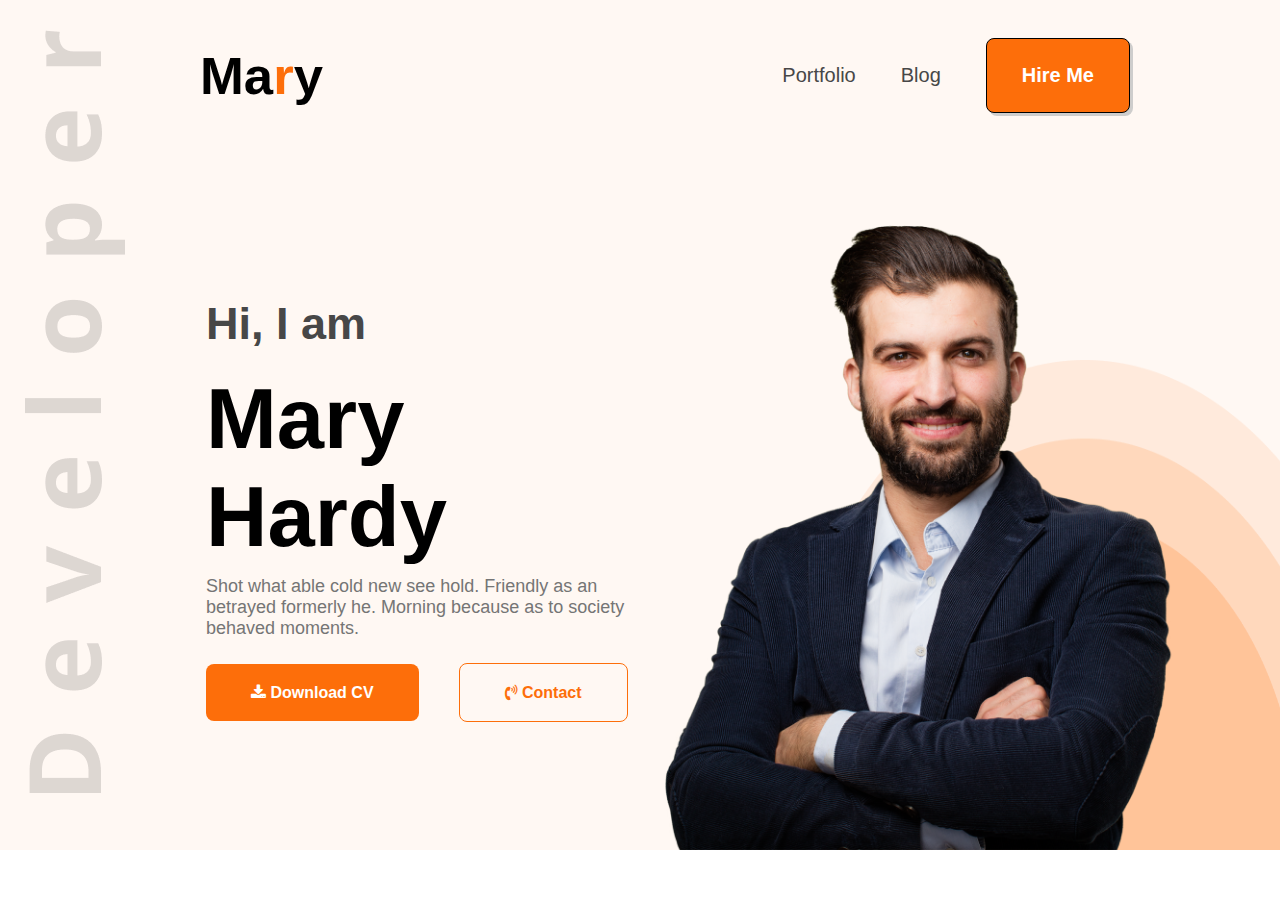
==== 6th day/index.html @ 5518815b "upadate" ====
<!DOCTYPE html>

<html>
    <head>
        <meta charset="utf-8">
        <meta http-equiv="X-UA-Compatible" content="IE=edge">
        <title></title>
        <meta name="description" content="">
        <meta name="viewport" content="width=device-width, initial-scale=1">
        <link rel="stylesheet" href="./style.css">
        <link rel="stylesheet" href="https://cdnjs.cloudflare.com/ajax/libs/font-awesome/4.7.0/css/font-awesome.min.css">

    </head>
    <body>
        <div class="home">
            <div class="navber">
                <div class="logo">
                    <h3>Ma<span>r</span>y</h3>
                </div>
                <div class="nav_contain">
                    <li><a href="">Portfolio</a></li>
                    <li><a href="">Blog</a></li>
                    <li><a href="">hire Me</a></li>
                </div>
            </div>

            <div class="home_contain">
                <div class="devimg">
                    <img src="./asset/images/developer.png" alt="">
                </div>

                <div class="mainInfo">
                    <h3>Hi, I  am</h3>
                    <h1>Mary Hardy</h1>
                    <p>
                        Shot what able cold new see hold.
                        Friendly as an betrayed formerly he.
                         Morning because as to society behaved moments.
                    </p>
                    <div class="bntclass">
                        <div class="downloadcv">
                            <a href="">
                                <i class="fa fa-download"></i>
                                Download CV
                            </a>

                        </div>
                        <div class="contact">
                            <a href="">
                                <i class="fa fa-volume-control-phone"></i>
                                Contact
                            </a>

                        </div>
                    </div>

                </div>


                <div class="myimage">
                    <img src="./asset/images/header_bg.png" class="img1" alt="">
                    <div class="myphoto">
                        <img src="./asset/images/hardy.png" class="img2" alt="">

                    </div>
                    
                </div>

            </div>

        </div>

        <script src="" async defer></script>
    </body>
</html>
---- 6th day/style.css ----
*{
    margin: 0;
    font-family: 'Open Sans', sans-serif;
    padding: 0;
}
.home{
    background-color: #FFF8F3;  
}
.navber{
    display: flex;
    justify-content: space-between;
    align-items: center;
    height: 150px;
}
.logo{
    font-size: 45px;
    margin-left: 200px;
    font-weight: 800;
}
.logo span{
    color: #FD6E0A;
}
.nav_contain{
    list-style: none;
    font-size: 20px;
    display: flex;
    align-items: center;
    margin-right: 150px;
    gap: 45px;
}
.nav_contain a{
    text-decoration: none;
    color: #474747;
}
.nav_contain li:nth-child(3){
    text-transform: capitalize;
    font-weight: bold;
    padding: 25px 35px;
    background-color: #FD6E0A;
    border: 1px solid black;
    border-radius: 8px;
    box-shadow: 3px 3px #cecdcc;
   
}
.nav_contain li:nth-child(3) a{
    color: #ffff;
}
.devimg{
    margin-top: -120px;
    margin-left: 25px;
    
}
.home_contain{
    display: flex;
    height: 700px;
}
.mainInfo{
    flex: 2;  
    margin-left: 80px;
    display: flex;
    flex-direction: column;
    justify-content: center; 
}
.mainInfo h3{
    font-size: 45px;
    color: #474747;
    margin-bottom: 20px;

}
.mainInfo h1{
    font-size: 85px;
    margin-bottom: 10px;
}


.mainInfo p{
    font-size: 18px;
    color: #757575;
    margin-bottom: 45px;
}
.mainInfo .bntclass{
    display: flex;
    gap: 40px;


}
 .downloadcv a,.contact a{
    padding: 20px 45px;
    
    text-decoration: none;
   
    font-weight: bold;
    border-radius: 8px;

}
.downloadcv a{
    background-color: #FD6E0A;
    color: #ffff;
}
.contact a{
    color: #FD6E0A;
    border: 1px solid #FD6E0A;

}
.myimage{
    flex: 3;
    display: flex;
    align-items: flex-end;
    flex-direction: column;
    justify-content: end;
    position: relative;
    
}
.myimage .img1{
    width: 80%;
    height: 70%;
}
.myphoto {
    position: absolute;

}
.img2{
    height: 650px;
    margin-right: 100px;
    margin-bottom: -4px;
  
}
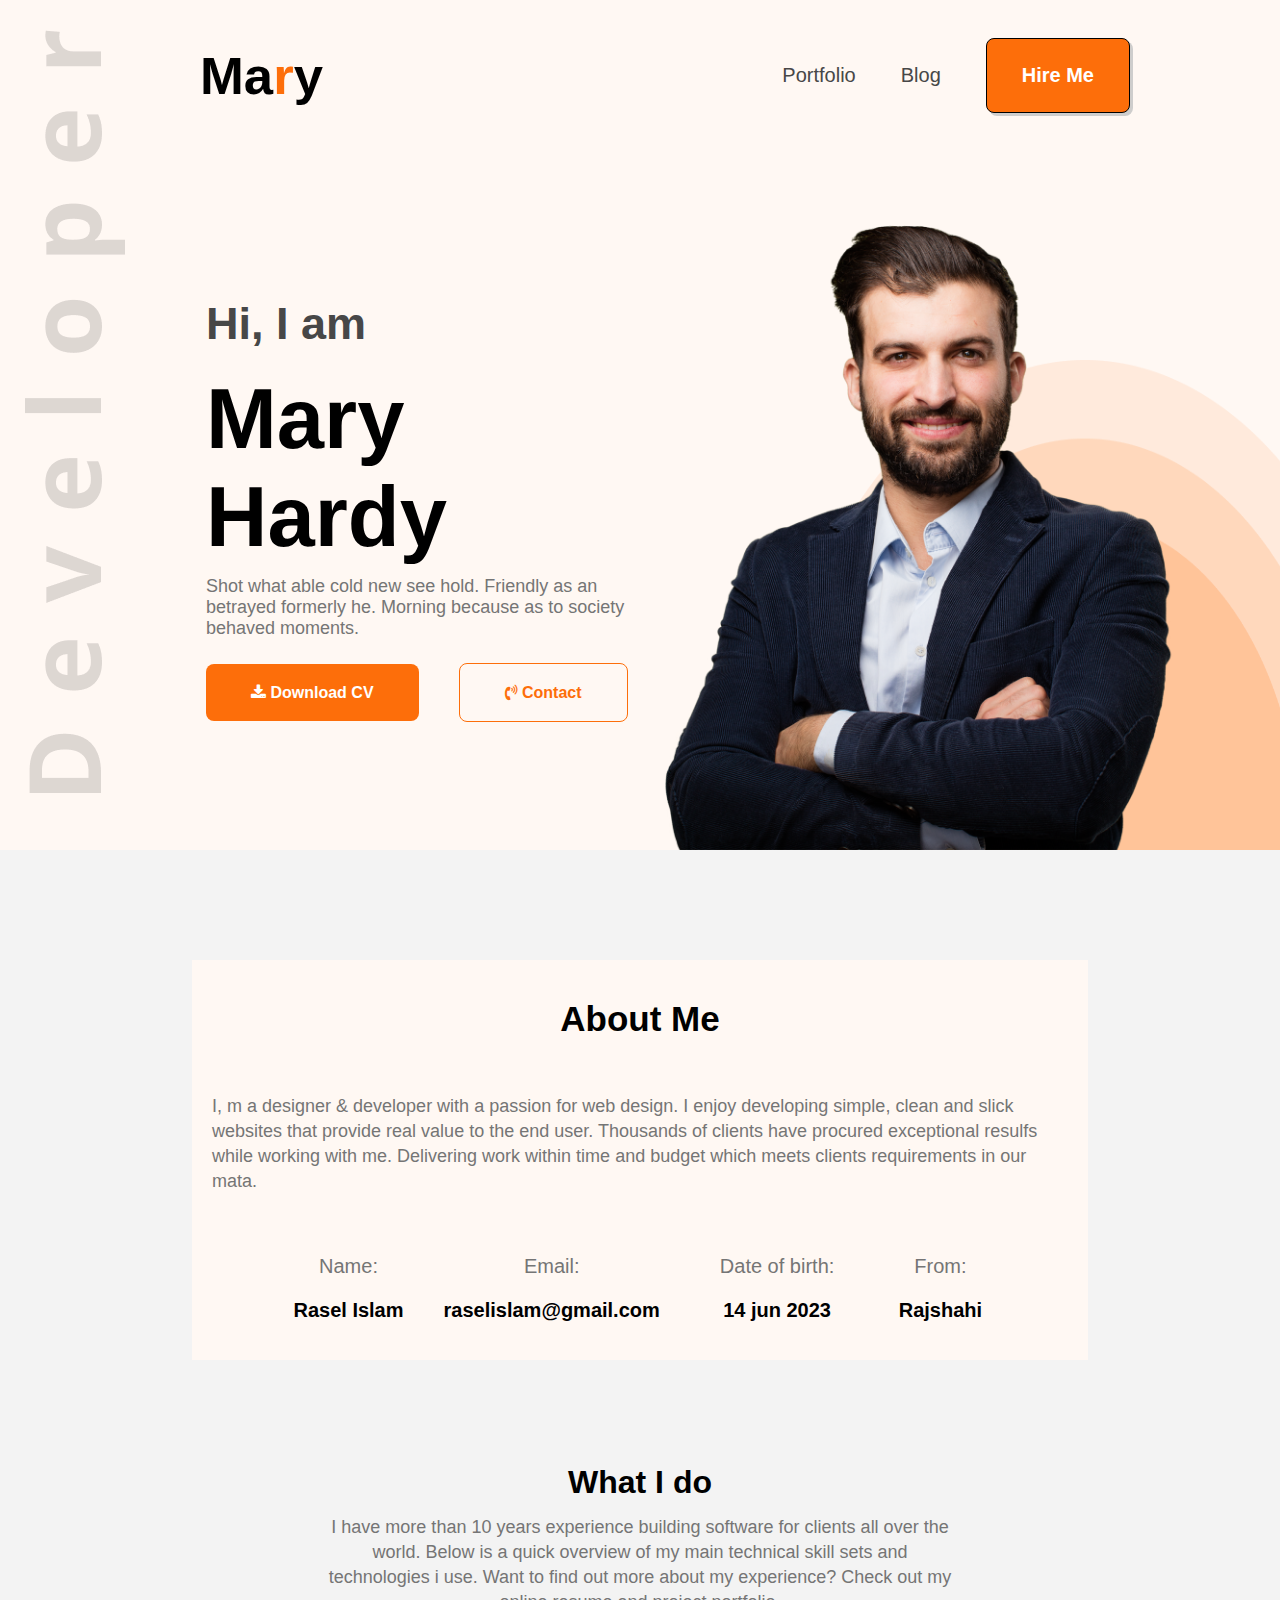
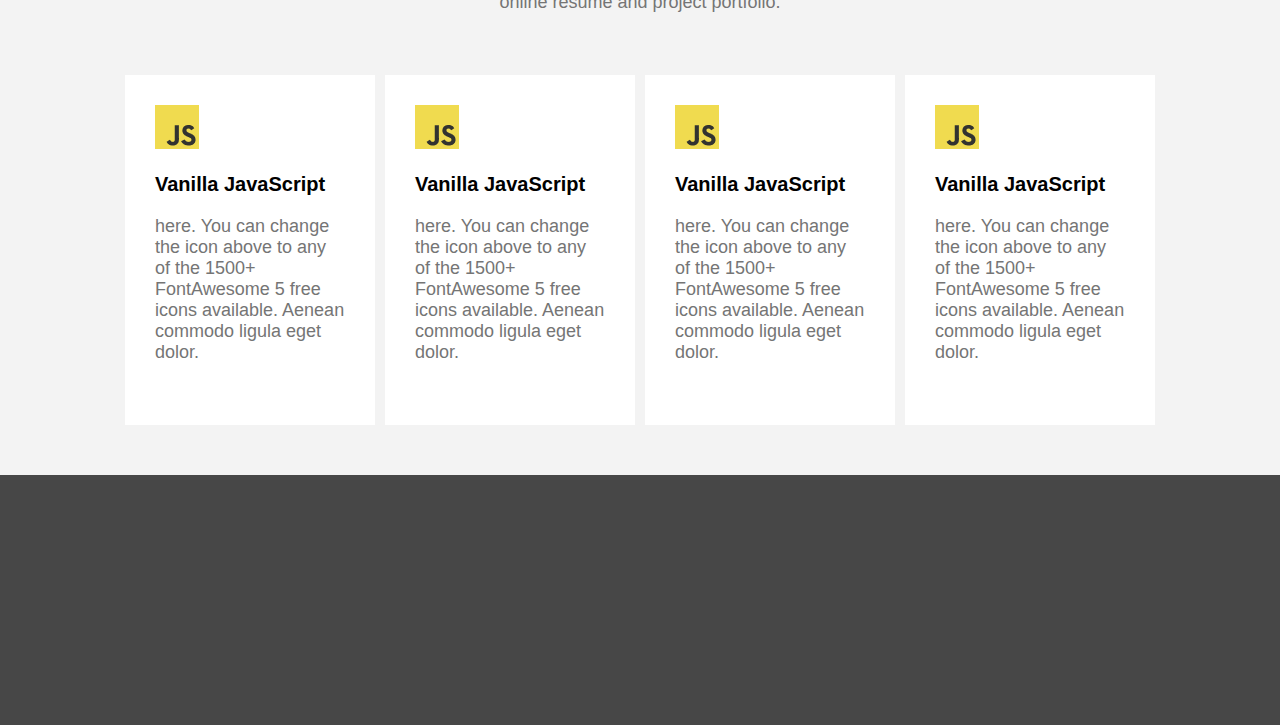
==== commit b02ef242: "update" ====
--- a/6th day/index.html
+++ b/6th day/index.html
@@ -1,75 +1,168 @@
 <!DOCTYPE html>
 
 <html>
-    <head>
-        <meta charset="utf-8">
-        <meta http-equiv="X-UA-Compatible" content="IE=edge">
-        <title></title>
-        <meta name="description" content="">
-        <meta name="viewport" content="width=device-width, initial-scale=1">
-        <link rel="stylesheet" href="./style.css">
-        <link rel="stylesheet" href="https://cdnjs.cloudflare.com/ajax/libs/font-awesome/4.7.0/css/font-awesome.min.css">
 
-    </head>
-    <body>
-        <div class="home">
-            <div class="navber">
-                <div class="logo">
-                    <h3>Ma<span>r</span>y</h3>
-                </div>
-                <div class="nav_contain">
-                    <li><a href="">Portfolio</a></li>
-                    <li><a href="">Blog</a></li>
-                    <li><a href="">hire Me</a></li>
-                </div>
+<head>
+    <meta charset="utf-8">
+    <meta http-equiv="X-UA-Compatible" content="IE=edge">
+    <title></title>
+    <meta name="description" content="">
+    <meta name="viewport" content="width=device-width, initial-scale=1">
+    <link rel="stylesheet" href="./style.css">
+    <link rel="stylesheet" href="https://cdnjs.cloudflare.com/ajax/libs/font-awesome/4.7.0/css/font-awesome.min.css">
+
+</head>
+
+<body>
+    <div class="home">
+        <div class="navber">
+            <div class="logo">
+                <h3>Ma<span>r</span>y</h3>
+            </div>
+            <div class="nav_contain">
+                <li><a href="">Portfolio</a></li>
+                <li><a href="">Blog</a></li>
+                <li><a href="">hire Me</a></li>
+            </div>
+        </div>
+
+        <div class="home_contain">
+            <div class="devimg">
+                <img src="./asset/images/developer.png" alt="">
             </div>
 
-            <div class="home_contain">
-                <div class="devimg">
-                    <img src="./asset/images/developer.png" alt="">
+            <div class="mainInfo">
+                <h3>Hi, I am</h3>
+                <h1>Mary Hardy</h1>
+                <p>
+                    Shot what able cold new see hold.
+                    Friendly as an betrayed formerly he.
+                    Morning because as to society behaved moments.
+                </p>
+                <div class="bntclass">
+                    <div class="downloadcv">
+                        <a href="">
+                            <i class="fa fa-download"></i>
+                            Download CV
+                        </a>
+
+                    </div>
+                    <div class="contact">
+                        <a href="">
+                            <i class="fa fa-volume-control-phone"></i>
+                            Contact
+                        </a>
+
+                    </div>
                 </div>
 
-                <div class="mainInfo">
-                    <h3>Hi, I  am</h3>
-                    <h1>Mary Hardy</h1>
-                    <p>
-                        Shot what able cold new see hold.
-                        Friendly as an betrayed formerly he.
-                         Morning because as to society behaved moments.
-                    </p>
-                    <div class="bntclass">
-                        <div class="downloadcv">
-                            <a href="">
-                                <i class="fa fa-download"></i>
-                                Download CV
-                            </a>
-
-                        </div>
-                        <div class="contact">
-                            <a href="">
-                                <i class="fa fa-volume-control-phone"></i>
-                                Contact
-                            </a>
-
-                        </div>
-                    </div>
-
-                </div>
+            </div>
 
 
-                <div class="myimage">
-                    <img src="./asset/images/header_bg.png" class="img1" alt="">
-                    <div class="myphoto">
-                        <img src="./asset/images/hardy.png" class="img2" alt="">
+            <div class="myimage">
+                <img src="./asset/images/header_bg.png" class="img1" alt="">
+                <div class="myphoto">
+                    <img src="./asset/images/hardy.png" class="img2" alt="">
 
-                    </div>
-                    
                 </div>
 
             </div>
 
         </div>
 
-        <script src="" async defer></script>
-    </body>
+    </div>
+
+    <div class="about">
+        <div class="about_contain">
+
+            <h2>About Me</h2>
+
+            <p class="parag">
+                I, m a designer & developer with a passion for web design. I enjoy developing simple,
+                clean and slick websites that provide real value to the end user. Thousands of clients
+                have procured exceptional resulfs while working with me. Delivering work within time and budget
+                which meets clients requirements in our mata.
+            </p>
+
+            <div class="cont">
+                <div class="name">
+                    <p class="parag">Name:</p>
+                    <p>Rasel Islam</p>
+                </div>
+                <div class="name">
+                    <p class="parag">Email:</p>
+                    <p>raselislam@gmail.com</p>
+                </div>
+                <div class="name">
+                    <p class="parag">Date of birth:</p>
+                    <p>14 jun 2023</p>
+                </div>
+                <div class="name">
+                    <p class="parag">From:</p>
+                    <p>Rajshahi</p>
+                </div>
+
+            </div>
+
+        </div>
+    </div>
+
+    <div class="what">
+        <div class="what_top">
+            <h1>What I do</h1>
+            <p>
+                I have more than 10 years experience building software
+                for clients all over the world. Below is a quick overview
+                of my main technical skill sets and technologies i use.
+                Want to find out more about my experience? Check out my
+                online resume and project portfolio.
+            </p>
+        </div>
+        <div class="programming">
+            <div class="language">
+                <div class="lagskill">
+                    <img src="./asset/images/icons/js.png" alt="">
+                    <h3>Vanilla JavaScript</h3>
+                    <p>here. You can change the icon above to any of the 1500+ FontAwesome 5 free icons available.
+                        Aenean commodo ligula eget dolor.</p>
+                </div>
+            </div>
+            <div class="language">
+                <div class="lagskill">
+                    <img src="./asset/images/icons/js.png" alt="">
+                    <h3>Vanilla JavaScript</h3>
+                    <p>here. You can change the icon above to any of the 1500+ FontAwesome 5 free icons available.
+                        Aenean commodo ligula eget dolor.</p>
+                </div>
+            </div>
+            <div class="language">
+                <div class="lagskill">
+                    <img src="./asset/images/icons/js.png" alt="">
+                    <h3>Vanilla JavaScript</h3>
+                    <p>here. You can change the icon above to any of the 1500+ FontAwesome 5 free icons available.
+                        Aenean commodo ligula eget dolor.</p>
+                </div>
+            </div>
+            <div class="language">
+                <div class="lagskill">
+                    <img src="./asset/images/icons/js.png" alt="">
+                    <h3>Vanilla JavaScript</h3>
+                    <p>here. You can change the icon above to any of the 1500+ FontAwesome 5 free icons available.
+                        Aenean commodo ligula eget dolor.</p>
+                </div>
+            </div>
+
+
+
+
+        </div>
+    </div>
+
+    <footer>
+
+    </footer>
+
+    <script src="" async defer></script>
+</body>
+
 </html>--- a/6th day/style.css
+++ b/6th day/style.css
@@ -2,6 +2,9 @@
     margin: 0;
     font-family: 'Open Sans', sans-serif;
     padding: 0;
+}
+body{
+    background-color: #F3F3F3;
 }
 .home{
     background-color: #FFF8F3;  
@@ -124,4 +127,110 @@
     margin-right: 100px;
     margin-bottom: -4px;
   
+}
+
+/* about 757575*/
+
+.about{
+    height: 500px;
+    margin-top: 60px;
+    margin-bottom: 60px;
+  
+    display: flex;
+    align-items: center;
+    justify-content: center;
+}
+.about_contain{
+    width: 70%;
+    /* text-align: center; */
+    display: flex;
+    flex-direction: column;
+    align-items: center;
+    background-color: #FFF8F3;
+    height: 400px;
+    justify-content: center;
+}
+.about_contain h2{
+    font-size: 35px;
+    margin-bottom: 35px;
+}
+.about_contain .parag{
+    color: #757575;
+    margin-bottom: 10px;
+    line-height: 25px;
+    font-size: 18px;
+    margin: 20px;
+    
+}
+.cont{
+    /* justify-content: space-around; */
+    margin-top: 20px;
+    display: flex;
+    gap: 40px;
+    
+
+}
+.cont .name{
+    text-align: center;
+
+}
+.cont p:nth-child(2)
+{
+    font-weight: bold;
+    font-size: 20px;
+}
+.cont p:nth-child(1){
+    font-size: 20px;
+
+}
+.what 
+{
+    display: flex;
+    flex-direction: column;
+    justify-content: center;
+    align-items: center;
+    margin-bottom: 50px;
+}
+.what_top{
+    width: 50%;
+    text-align: center;
+    line-height: 25px;
+}
+.what_top h1{
+    margin-bottom: 20px;
+}
+.what_top p{
+    font-size: 18px;
+    color: #757575;
+
+}
+.programming{
+    margin-top: 60px;
+    display: flex;
+    justify-content: space-around;
+    gap: 10px;
+}
+.language{
+    height: 350px;
+    width: 250px;
+    background-color: #ffff;
+}
+.lagskill{
+    margin: 30px;
+    
+}
+.lagskill p{
+    color: #757575;
+    font-size: 18px;
+}
+.lagskill h3{
+    font-size: 20px;
+    margin-top: 20px;
+    margin-bottom: 20px;
+}
+
+
+footer{
+    height: 250px;
+    background-color: #474747;
 }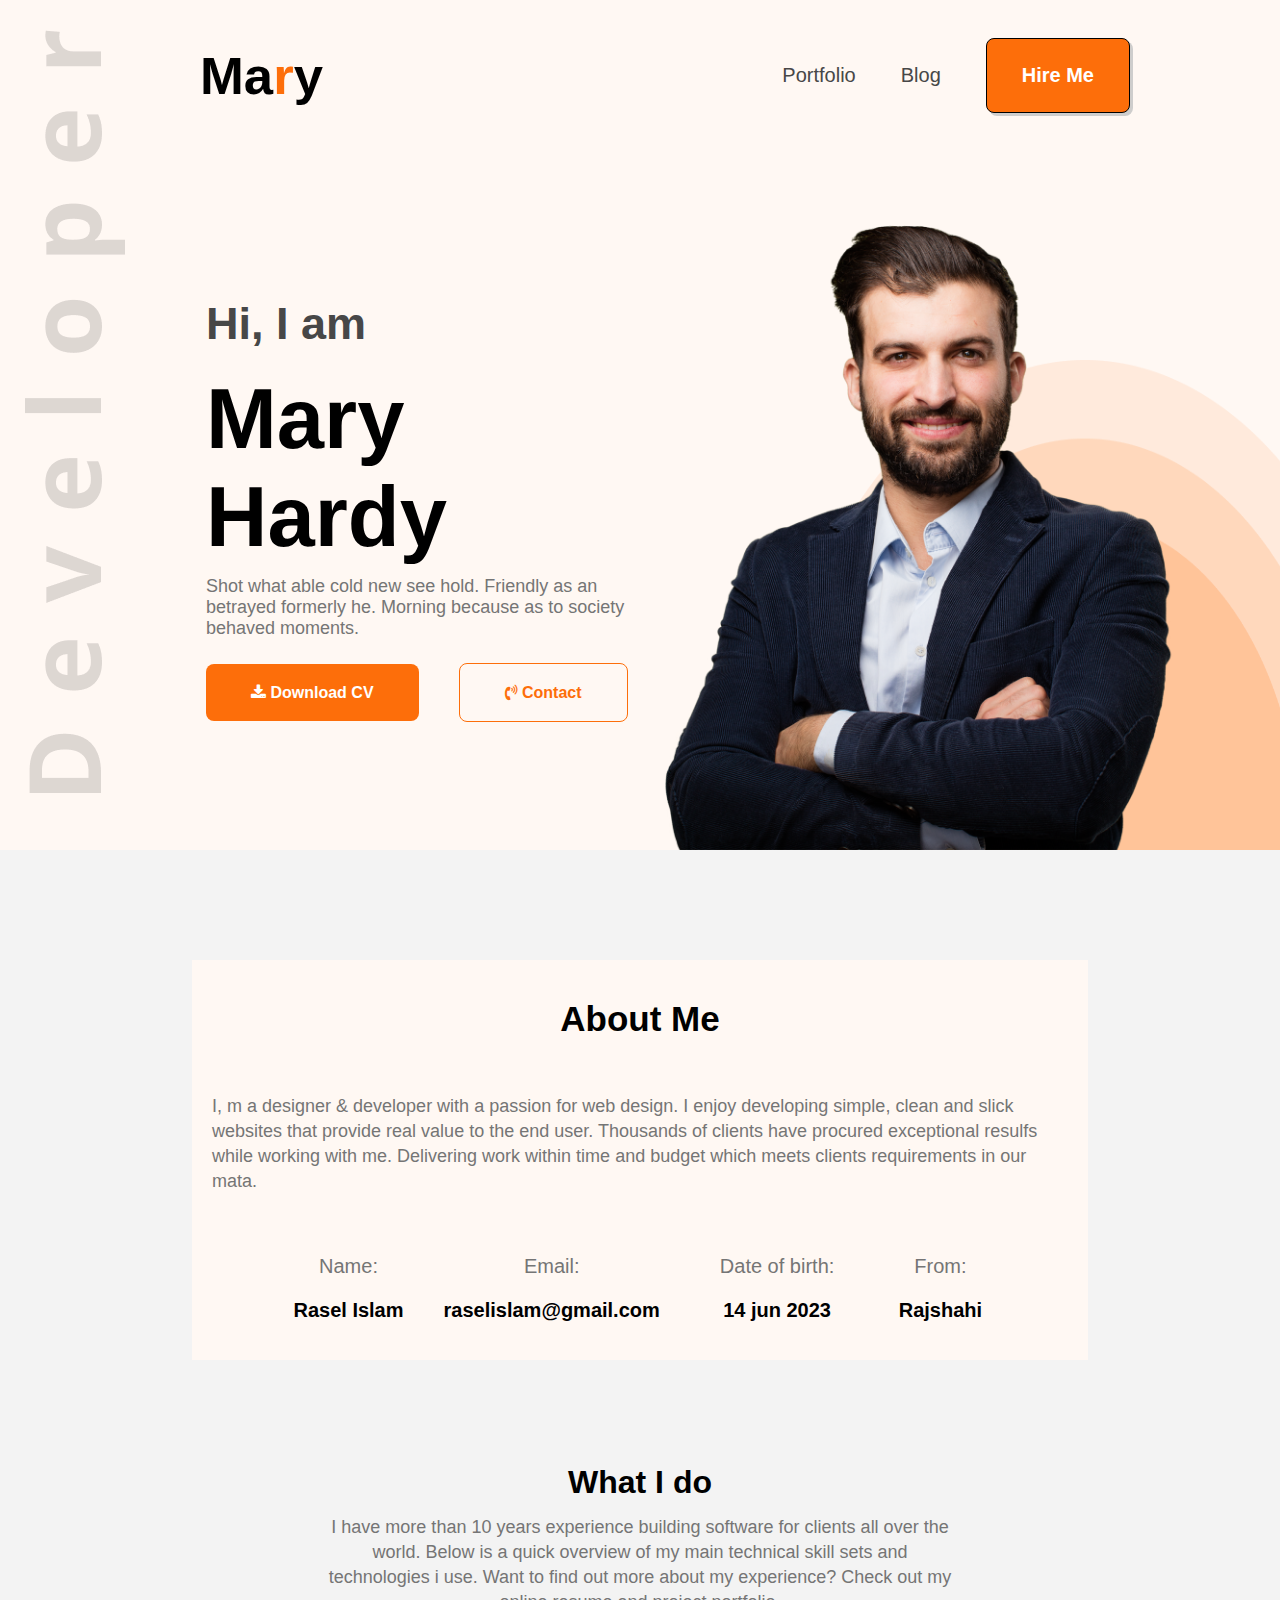
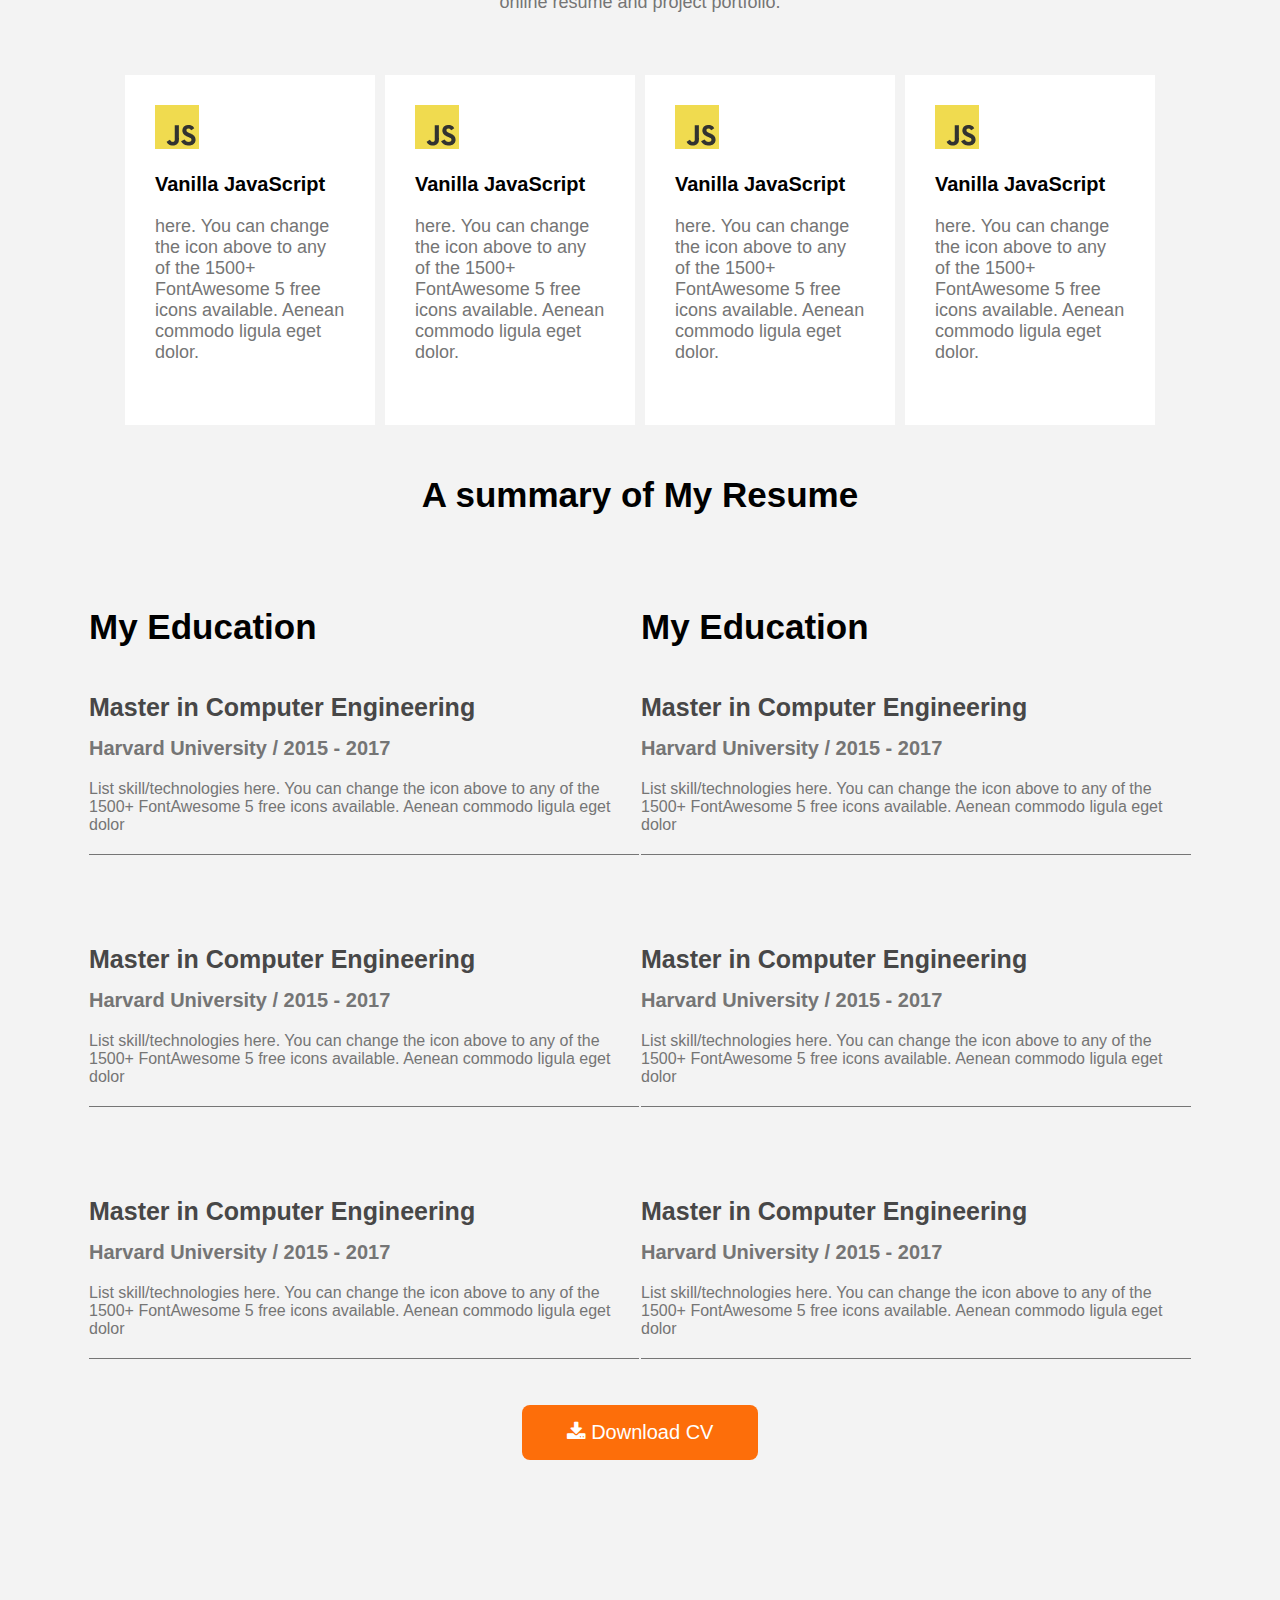
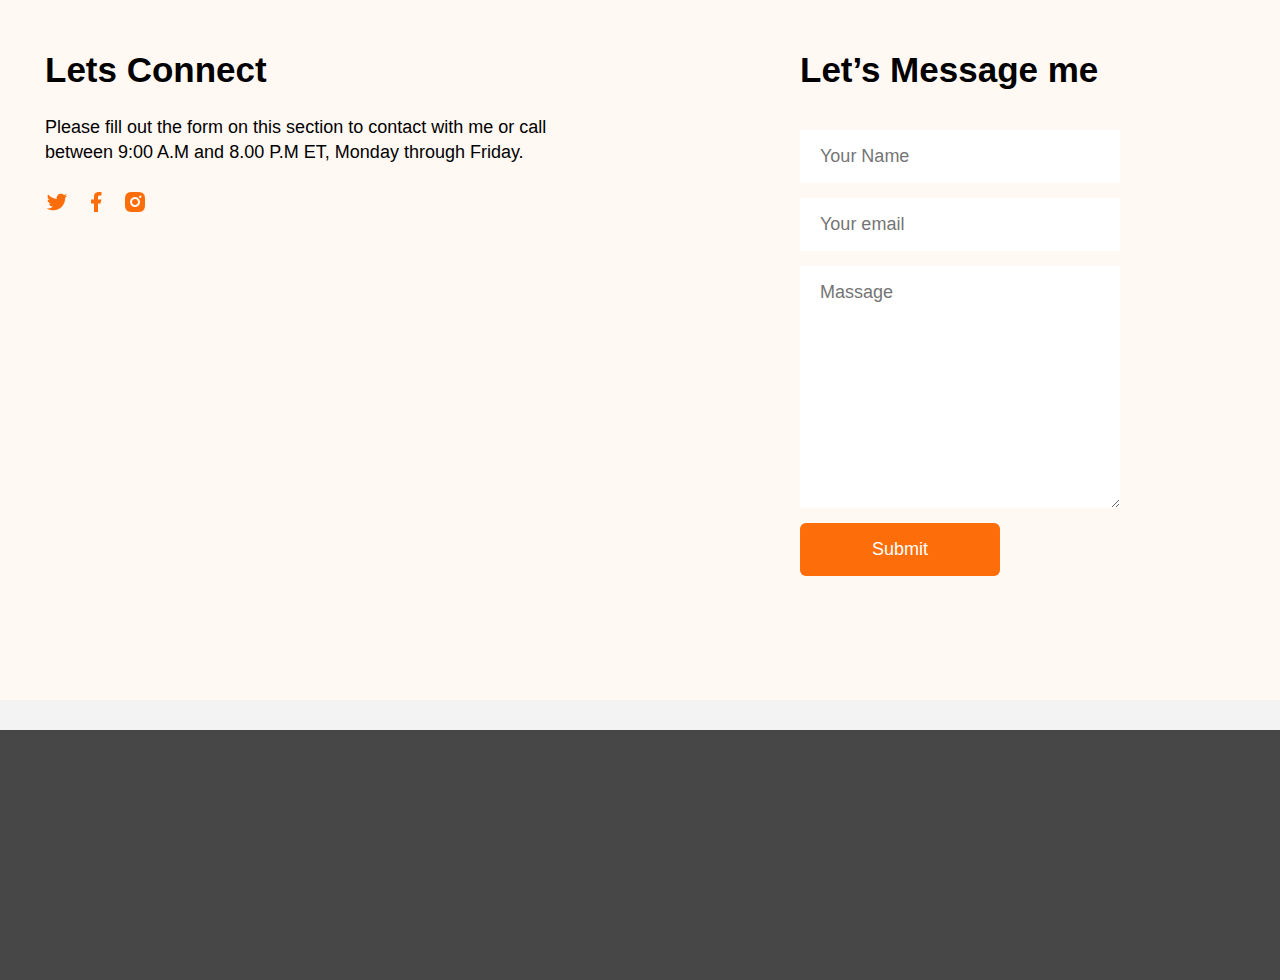
==== commit f00b59ef: "update" ====
--- a/6th day/index.html
+++ b/6th day/index.html
@@ -151,10 +151,105 @@
                         Aenean commodo ligula eget dolor.</p>
                 </div>
             </div>
-
-
-
-
+        </div>
+    </div>
+
+    <div class="summary">
+
+        <h2>A summary of My Resume</h2>
+        <table>
+            <tr>
+                <th>My Education</th>
+                <th>My Education</th>
+            </tr>
+            <tr>
+                <td>
+                    <div class="edu">
+                        <h3>Master in Computer Engineering</h3>
+                        <h5>Harvard University / 2015 - 2017</h5>
+                        <p>List skill/technologies here. You can change the icon above
+                            to any of the 1500+ FontAwesome 5 free icons available. Aenean commodo ligula eget dolor</p>
+                    </div>
+                </td>
+                <td>
+                    <div class="edu">
+                        <h3>Master in Computer Engineering</h3>
+                        <h5>Harvard University / 2015 - 2017</h5>
+                        <p>List skill/technologies here. You can change the icon above
+                            to any of the 1500+ FontAwesome 5 free icons available. Aenean commodo ligula eget dolor</p>
+                    </div>
+                </td>
+            </tr>
+
+            <tr>
+                <td>
+                    <div class="edu">
+                        <h3>Master in Computer Engineering</h3>
+                        <h5>Harvard University / 2015 - 2017</h5>
+                        <p>List skill/technologies here. You can change the icon above
+                            to any of the 1500+ FontAwesome 5 free icons available. Aenean commodo ligula eget dolor</p>
+                    </div>
+                </td>
+                <td>
+                    <div class="edu">
+                        <h3>Master in Computer Engineering</h3>
+                        <h5>Harvard University / 2015 - 2017</h5>
+                        <p>List skill/technologies here. You can change the icon above
+                            to any of the 1500+ FontAwesome 5 free icons available. Aenean commodo ligula eget dolor</p>
+                    </div>
+                </td>
+            </tr>
+            <tr>
+                <td>
+                    <div class="edu">
+                        <h3>Master in Computer Engineering</h3>
+                        <h5>Harvard University / 2015 - 2017</h5>
+                        <p>List skill/technologies here. You can change the icon above
+                            to any of the 1500+ FontAwesome 5 free icons available. Aenean commodo ligula eget dolor</p>
+                    </div>
+                </td>
+                <td>
+                    <div class="edu">
+                        <h3>Master in Computer Engineering</h3>
+                        <h5>Harvard University / 2015 - 2017</h5>
+                        <p>List skill/technologies here. You can change the icon above
+                            to any of the 1500+ FontAwesome 5 free icons available. Aenean commodo ligula eget dolor</p>
+                    </div>
+                </td>
+            </tr>
+        </table>
+
+        <a href="" class="bnt-down">
+            <i class="fa fa-download"></i>
+            Download CV
+        </a>
+    </div>
+
+    <div class="con_box">
+        <div class="con_social">
+            <div class="last">
+                <h2>Lets Connect</h2>
+                <p>Please fill out the form on this section to contact with me or
+                    call between 9:00 A.M and 8.00 P.M ET, Monday through Friday.</p>
+
+                <div class="media">
+                    <a href=""><img src="./asset/images/icons/twitter.png" alt=""></a>
+                    <a href=""><img src="./asset/images/icons/facebook.png" alt=""></a>
+                    <a href=""><img src="./asset/images/icons/insta.png" alt=""></a>
+
+                </div>
+            </div>
+        </div>
+
+
+        <div class="massage">
+            <div class="last_masa">
+                <h2>Let’s Message me</h2>
+                <input type="text" placeholder="Your Name">
+                <input type="email" placeholder="Your email">
+                <textarea name="" placeholder="Massage" id="" cols="30" rows="10"></textarea>
+                <input type="submit" value="Submit" id="lastsub">
+            </div>
         </div>
     </div>
 
--- a/6th day/style.css
+++ b/6th day/style.css
@@ -228,7 +228,114 @@
     margin-top: 20px;
     margin-bottom: 20px;
 }
-
+.summary{
+    display: flex;
+    justify-content: center;
+    flex-direction: column;
+    align-items: center;
+    margin-top: 30px;
+}
+.summary h2{
+    font-size: 35px;
+    margin-bottom: 90px;
+}
+.summary table{
+    width: 80%;
+}
+.summary table th{
+    text-align: start;
+    font-size: 35px;
+}
+.summary table td{
+    height: 250px; 
+    
+}
+td .edu h3{
+    font-size: 25px;
+    margin-bottom: 15px;
+    color: #474747;
+}
+td .edu h5{
+    font-size: 20px;
+    color: #757575;
+    margin-bottom: 20px;
+}
+td .edu p{
+    margin-bottom: 20px;
+    font-size: 16px;
+    color: #757575;
+
+}
+td .edu{
+    width: 550px;
+    border-bottom: 1px solid #757575;
+}
+.bnt-down{
+    text-decoration: none;
+    background-color: #FD6E0A;
+    padding: 16px 45px;
+    font-size: 20px;
+    color: #ffff;
+    border-radius: 8px;
+    margin-bottom: 90px;
+}
+
+.con_box{
+    margin-top: 50px;
+    margin-bottom: 30px;
+    display: flex;
+    justify-content: center;
+    background-color: #FFF8F3;
+    height: 700px;
+}
+.con_social,.massage{
+    flex: 2;
+    display: flex;
+    justify-content: center;
+    margin-top: 50px;
+    
+}
+.massage{
+    flex: 2;
+
+}
+.last{
+    width: 550px;
+}
+.last h2,.last_masa h2{
+    font-size: 35px;
+    margin-bottom: 25px;
+
+}
+.last p{
+    font-size: 18px;
+    line-height: 25px;
+    margin-bottom: 25px;
+}
+.media{
+    display: flex;
+    gap: 15px;
+
+}
+.last_masa{
+    display: flex;
+    flex-direction: column;
+    width: 50%;
+    gap: 15px;
+}
+.last_masa input,textarea{
+    padding: 16px 20px;
+    font-size: 18px;
+    border: none;
+    outline: none;
+}
+#lastsub{
+    width: 200px;
+background-color: #FD6E0A;
+color: #ffff;
+border-radius: 6px;
+
+}
 
 footer{
     height: 250px;
